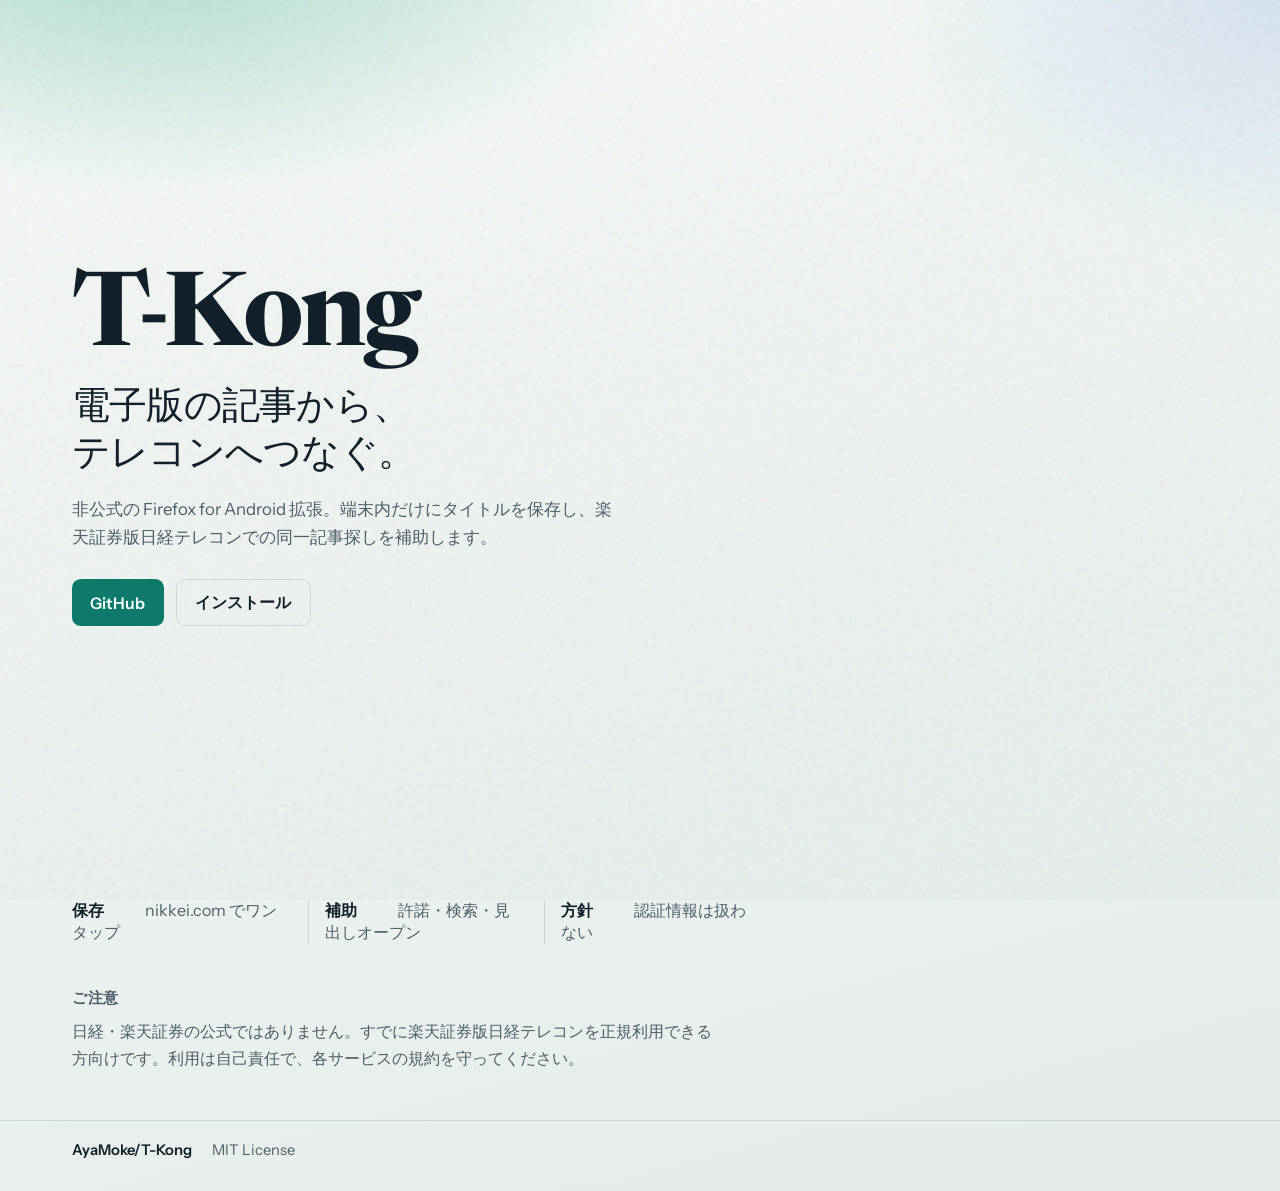
==== docs/index.html @ b0fcb5b7 "Add a simple GitHub Pages landing site for T-Kong. Co-authored-by: Cursor <cursoragent@cursor.com>" ====
<!DOCTYPE html>
<html lang="ja">
  <head>
    <meta charset="utf-8" />
    <meta name="viewport" content="width=device-width, initial-scale=1" />
    <title>T-Kong</title>
    <meta
      name="description"
      content="日経電子版から楽天証券版日経テレコンへ、同一記事探しを補助する非公式Firefox拡張。"
    />
    <link rel="preconnect" href="https://fonts.googleapis.com" />
    <link rel="preconnect" href="https://fonts.gstatic.com" crossorigin />
    <link
      href="https://fonts.googleapis.com/css2?family=Instrument+Sans:wght@400;600;700&family=Newsreader:opsz,wght@6..72,500;6..72,700&display=swap"
      rel="stylesheet"
    />
    <link rel="stylesheet" href="styles.css" />
    <link rel="icon" href="icon-48.png" />
  </head>
  <body>
    <div class="grain" aria-hidden="true"></div>

    <header class="hero">
      <p class="brand">T-Kong</p>
      <h1 class="tagline">電子版の記事から、<br />テレコンへつなぐ。</h1>
      <p class="lead">
        非公式の Firefox for Android 拡張。端末内だけにタイトルを保存し、楽天証券版日経テレコンでの同一記事探しを補助します。
      </p>
      <div class="actions">
        <a class="btn primary" href="https://github.com/AyaMoke/T-Kong">GitHub</a>
        <a class="btn ghost" href="https://github.com/AyaMoke/T-Kong#インストール">インストール</a>
      </div>
    </header>

    <section class="strip" aria-label="要点">
      <p><strong>保存</strong> nikkei.com でワンタップ</p>
      <p><strong>補助</strong> 許諾・検索・見出しオープン</p>
      <p><strong>方針</strong> 認証情報は扱わない</p>
    </section>

    <section class="note">
      <h2>ご注意</h2>
      <p>
        日経・楽天証券の公式ではありません。すでに楽天証券版日経テレコンを正規利用できる方向けです。利用は自己責任で、各サービスの規約を守ってください。
      </p>
    </section>

    <footer>
      <a href="https://github.com/AyaMoke/T-Kong">AyaMoke/T-Kong</a>
      <span>MIT License</span>
    </footer>

    <script src="main.js"></script>
  </body>
</html>
---- docs/styles.css ----
:root {
  --ink: #12202b;
  --muted: #4d5d6a;
  --paper: #eef3f1;
  --panel: rgba(255, 255, 255, 0.55);
  --line: rgba(18, 32, 43, 0.12);
  --accent: #0f7a6c;
  --accent-ink: #073f38;
  --glow: #9fd7c8;
}

* {
  box-sizing: border-box;
}

html,
body {
  margin: 0;
  min-height: 100%;
}

body {
  color: var(--ink);
  font-family: "Instrument Sans", sans-serif;
  background:
    radial-gradient(900px 520px at 12% -10%, var(--glow), transparent 60%),
    radial-gradient(700px 480px at 100% 0%, #d7e4f2, transparent 55%),
    linear-gradient(165deg, #f7faf8 0%, var(--paper) 45%, #e4ebe8 100%);
  overflow-x: hidden;
}

.grain {
  pointer-events: none;
  position: fixed;
  inset: 0;
  opacity: 0.18;
  background-image: url("data:image/svg+xml,%3Csvg viewBox='0 0 200 200' xmlns='http://www.w3.org/2000/svg'%3E%3Cfilter id='n'%3E%3CfeTurbulence type='fractalNoise' baseFrequency='0.9' numOctaves='3' stitchTiles='stitch'/%3E%3C/filter%3E%3Crect width='100%25' height='100%25' filter='url(%23n)' opacity='0.55'/%3E%3C/svg%3E");
  mix-blend-mode: multiply;
  z-index: 0;
}

.hero,
.strip,
.note,
footer {
  position: relative;
  z-index: 1;
}

.hero {
  min-height: 100svh;
  display: flex;
  flex-direction: column;
  justify-content: center;
  padding: clamp(2rem, 6vw, 4.5rem);
  max-width: 52rem;
}

.brand {
  margin: 0 0 1.1rem;
  font-family: "Newsreader", serif;
  font-size: clamp(3.4rem, 12vw, 6.4rem);
  font-weight: 700;
  letter-spacing: -0.04em;
  line-height: 0.92;
  opacity: 0;
  transform: translateY(18px);
  animation: rise 0.9s cubic-bezier(0.2, 0.8, 0.2, 1) 0.05s forwards;
}

.tagline {
  margin: 0 0 1rem;
  font-family: "Newsreader", serif;
  font-size: clamp(1.55rem, 4.4vw, 2.35rem);
  font-weight: 500;
  line-height: 1.25;
  letter-spacing: -0.02em;
  opacity: 0;
  transform: translateY(18px);
  animation: rise 0.9s cubic-bezier(0.2, 0.8, 0.2, 1) 0.18s forwards;
}

.lead {
  margin: 0;
  max-width: 34rem;
  color: var(--muted);
  font-size: 1.05rem;
  line-height: 1.65;
  opacity: 0;
  transform: translateY(18px);
  animation: rise 0.9s cubic-bezier(0.2, 0.8, 0.2, 1) 0.32s forwards;
}

.actions {
  display: flex;
  flex-wrap: wrap;
  gap: 0.75rem;
  margin-top: 1.75rem;
  opacity: 0;
  transform: translateY(18px);
  animation: rise 0.9s cubic-bezier(0.2, 0.8, 0.2, 1) 0.46s forwards;
}

.btn {
  display: inline-flex;
  align-items: center;
  justify-content: center;
  min-height: 2.85rem;
  padding: 0.7rem 1.15rem;
  border-radius: 0.55rem;
  text-decoration: none;
  font-weight: 600;
  transition: transform 0.18s ease, background 0.18s ease, color 0.18s ease;
}

.btn:hover {
  transform: translateY(-1px);
}

.btn:active {
  transform: translateY(1px);
}

.btn.primary {
  background: var(--accent);
  color: #f4fffc;
}

.btn.primary:hover {
  background: var(--accent-ink);
}

.btn.ghost {
  background: transparent;
  color: var(--ink);
  border: 1px solid var(--line);
}

.btn.ghost:hover {
  background: var(--panel);
}

.strip {
  display: grid;
  gap: 1rem;
  padding: 0 clamp(2rem, 6vw, 4.5rem) 2.5rem;
  max-width: 52rem;
}

.strip p {
  margin: 0;
  padding: 0.95rem 0;
  border-top: 1px solid var(--line);
  color: var(--muted);
  font-size: 1rem;
  opacity: 0;
  transform: translateX(-10px);
}

.strip p.is-in {
  animation: slide 0.7s cubic-bezier(0.2, 0.8, 0.2, 1) forwards;
}

.strip strong {
  display: inline-block;
  min-width: 3.5rem;
  margin-right: 0.85rem;
  color: var(--ink);
}

.note {
  margin: 0 clamp(2rem, 6vw, 4.5rem) 3rem;
  max-width: 40rem;
  padding-top: 0.25rem;
}

.note h2 {
  margin: 0 0 0.55rem;
  font-size: 0.95rem;
  letter-spacing: 0.04em;
  text-transform: uppercase;
  color: var(--muted);
  font-weight: 600;
}

.note p {
  margin: 0;
  color: var(--muted);
  line-height: 1.7;
}

footer {
  display: flex;
  flex-wrap: wrap;
  gap: 0.75rem 1.25rem;
  padding: 1.25rem clamp(2rem, 6vw, 4.5rem) 2rem;
  border-top: 1px solid var(--line);
  color: var(--muted);
  font-size: 0.92rem;
}

footer a {
  color: var(--ink);
  text-decoration: none;
  font-weight: 600;
}

footer a:hover {
  text-decoration: underline;
}

@keyframes rise {
  to {
    opacity: 1;
    transform: translateY(0);
  }
}

@keyframes slide {
  to {
    opacity: 1;
    transform: translateX(0);
  }
}

@media (min-width: 720px) {
  .strip {
    grid-template-columns: repeat(3, 1fr);
    gap: 1.25rem;
  }

  .strip p {
    border-top: 0;
    border-left: 1px solid var(--line);
    padding: 0 0 0 1rem;
  }

  .strip p:first-child {
    border-left: 0;
    padding-left: 0;
  }
}
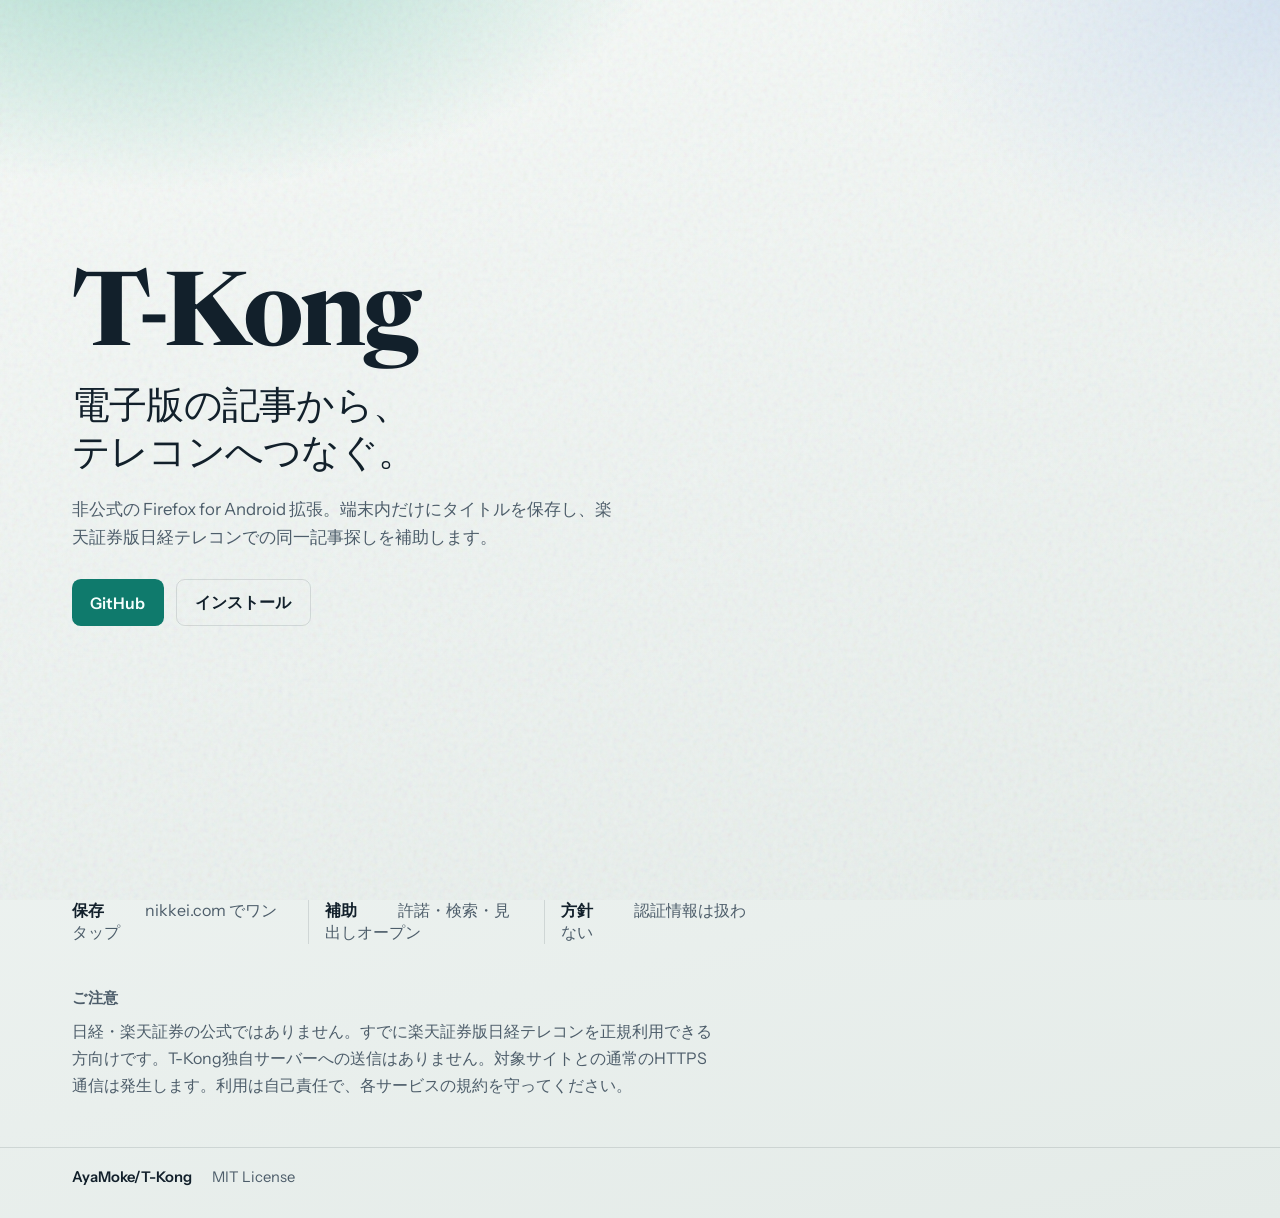
==== commit 7d485204: "Release 0.3.2: safer defaults and more resilient pending article flow. Turn auto-consent off by defa" ====
--- a/docs/index.html
+++ b/docs/index.html
@@ -41,7 +41,7 @@
     <section class="note">
       <h2>ご注意</h2>
       <p>
-        日経・楽天証券の公式ではありません。すでに楽天証券版日経テレコンを正規利用できる方向けです。利用は自己責任で、各サービスの規約を守ってください。
+        日経・楽天証券の公式ではありません。すでに楽天証券版日経テレコンを正規利用できる方向けです。T-Kong独自サーバーへの送信はありません。対象サイトとの通常のHTTPS通信は発生します。利用は自己責任で、各サービスの規約を守ってください。
       </p>
     </section>
 
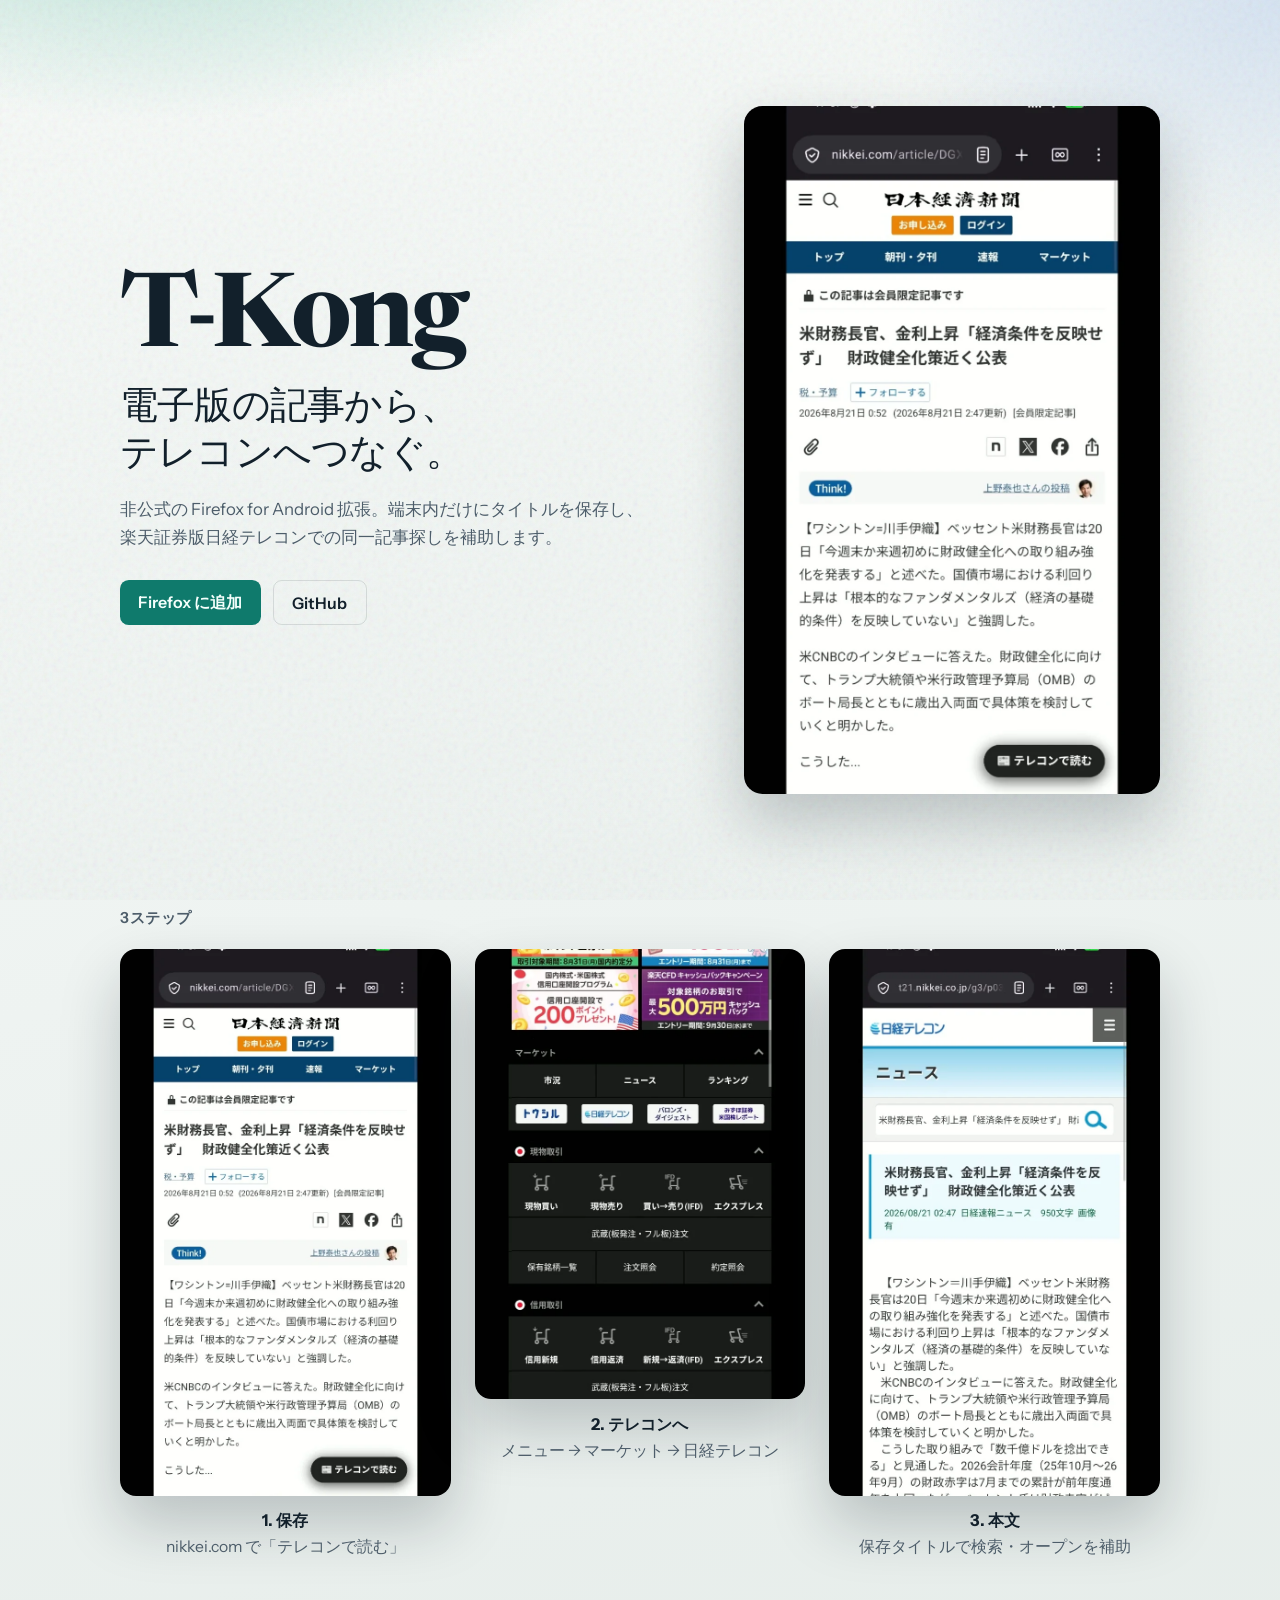
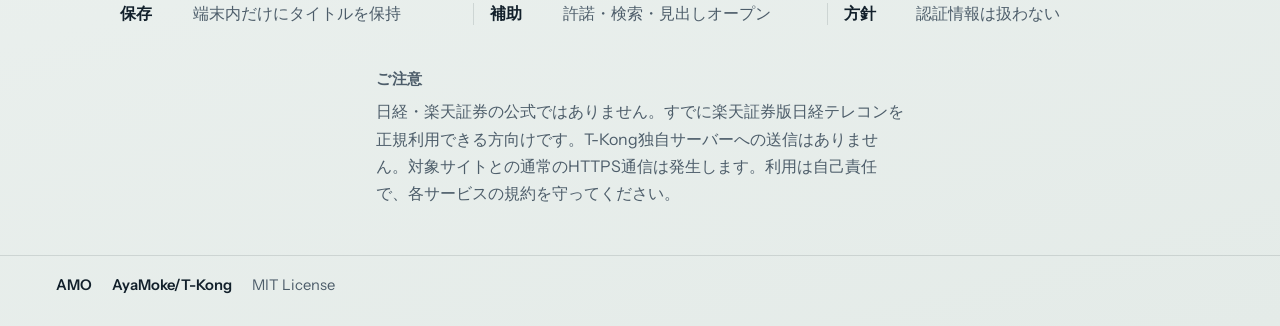
==== commit 1e171192: "Refresh GitHub Pages with AMO install link and demo stills. Point the landing CTA at the public AMO " ====
--- a/docs/index.html
+++ b/docs/index.html
@@ -21,19 +21,90 @@
     <div class="grain" aria-hidden="true"></div>
 
     <header class="hero">
-      <p class="brand">T-Kong</p>
-      <h1 class="tagline">電子版の記事から、<br />テレコンへつなぐ。</h1>
-      <p class="lead">
-        非公式の Firefox for Android 拡張。端末内だけにタイトルを保存し、楽天証券版日経テレコンでの同一記事探しを補助します。
-      </p>
-      <div class="actions">
-        <a class="btn primary" href="https://github.com/AyaMoke/T-Kong">GitHub</a>
-        <a class="btn ghost" href="https://github.com/AyaMoke/T-Kong#インストール">インストール</a>
+      <div class="hero-copy">
+        <p class="brand">T-Kong</p>
+        <h1 class="tagline">電子版の記事から、<br />テレコンへつなぐ。</h1>
+        <p class="lead">
+          非公式の Firefox for Android 拡張。端末内だけにタイトルを保存し、楽天証券版日経テレコンでの同一記事探しを補助します。
+        </p>
+        <div class="actions">
+          <a
+            class="btn primary"
+            href="https://addons.mozilla.org/ja/firefox/addon/t-kong/"
+            >Firefox に追加</a
+          >
+          <a class="btn ghost" href="https://github.com/AyaMoke/T-Kong">GitHub</a>
+        </div>
+      </div>
+      <div class="hero-visual" aria-hidden="true">
+        <img
+          class="hero-shot"
+          src="media/hero.webp"
+          width="900"
+          height="1488"
+          alt=""
+          decoding="async"
+          fetchpriority="high"
+        />
       </div>
     </header>
 
+    <section class="flow" aria-label="使い方の流れ">
+      <h2 class="flow-title">3ステップ</h2>
+      <ol class="flow-list">
+        <li class="flow-item">
+          <figure>
+            <img
+              src="media/step-1.webp"
+              width="720"
+              height="1190"
+              alt="日経電子版の記事に「テレコンで読む」ボタンが表示された画面"
+              loading="lazy"
+              decoding="async"
+            />
+            <figcaption>
+              <strong>1. 保存</strong>
+              nikkei.com で「テレコンで読む」
+            </figcaption>
+          </figure>
+        </li>
+        <li class="flow-item">
+          <figure>
+            <img
+              src="media/step-2.webp"
+              width="720"
+              height="980"
+              alt="iSPEEDのメニュー内マーケットにある日経テレコンボタン"
+              loading="lazy"
+              decoding="async"
+            />
+            <figcaption>
+              <strong>2. テレコンへ</strong>
+              メニュー → マーケット → 日経テレコン
+            </figcaption>
+          </figure>
+        </li>
+        <li class="flow-item">
+          <figure>
+            <img
+              src="media/step-3.webp"
+              width="720"
+              height="1190"
+              alt="日経テレコンで同一記事の本文が表示された画面"
+              loading="lazy"
+              decoding="async"
+            />
+            <figcaption>
+              <strong>3. 本文</strong>
+              保存タイトルで検索・オープンを補助
+            </figcaption>
+          </figure>
+        </li>
+      </ol>
+    </section>
+
     <section class="strip" aria-label="要点">
-      <p><strong>保存</strong> nikkei.com でワンタップ</p>
+      <p><strong>保存</strong> 端末内だけにタイトルを保持</p>
       <p><strong>補助</strong> 許諾・検索・見出しオープン</p>
       <p><strong>方針</strong> 認証情報は扱わない</p>
     </section>
@@ -46,6 +117,7 @@
     </section>
 
     <footer>
+      <a href="https://addons.mozilla.org/ja/firefox/addon/t-kong/">AMO</a>
       <a href="https://github.com/AyaMoke/T-Kong">AyaMoke/T-Kong</a>
       <span>MIT License</span>
     </footer>
--- a/docs/styles.css
+++ b/docs/styles.css
@@ -7,6 +7,7 @@
   --accent: #0f7a6c;
   --accent-ink: #073f38;
   --glow: #9fd7c8;
+  --phone-shadow: 0 28px 60px rgba(18, 32, 43, 0.22);
 }
 
 * {
@@ -40,6 +41,7 @@
 }
 
 .hero,
+.flow,
 .strip,
 .note,
 footer {
@@ -49,11 +51,16 @@
 
 .hero {
   min-height: 100svh;
-  display: flex;
-  flex-direction: column;
-  justify-content: center;
-  padding: clamp(2rem, 6vw, 4.5rem);
-  max-width: 52rem;
+  display: grid;
+  align-items: center;
+  gap: 1.5rem;
+  padding: clamp(1.5rem, 5vw, 3.5rem);
+  max-width: 72rem;
+  margin: 0 auto;
+}
+
+.hero-copy {
+  max-width: 34rem;
 }
 
 .brand {
@@ -140,11 +147,92 @@
   background: var(--panel);
 }
 
+.hero-visual {
+  justify-self: center;
+  width: min(100%, 22rem);
+  opacity: 0;
+  transform: translateY(28px) scale(0.98);
+  animation: rise-soft 1.05s cubic-bezier(0.2, 0.8, 0.2, 1) 0.28s forwards;
+}
+
+.hero-shot {
+  display: block;
+  width: 100%;
+  height: auto;
+  border-radius: 1.15rem;
+  box-shadow: var(--phone-shadow);
+  object-fit: cover;
+  object-position: top center;
+}
+
+.flow {
+  padding: 0.5rem clamp(1.5rem, 5vw, 3.5rem) 2.75rem;
+  max-width: 72rem;
+  margin: 0 auto;
+}
+
+.flow-title {
+  margin: 0 0 1.25rem;
+  font-size: 0.95rem;
+  letter-spacing: 0.04em;
+  text-transform: uppercase;
+  color: var(--muted);
+  font-weight: 600;
+}
+
+.flow-list {
+  list-style: none;
+  margin: 0;
+  padding: 0;
+  display: grid;
+  gap: 1.75rem;
+}
+
+.flow-item {
+  margin: 0;
+  opacity: 0;
+  transform: translateY(16px);
+}
+
+.flow-item.is-in {
+  animation: rise 0.75s cubic-bezier(0.2, 0.8, 0.2, 1) forwards;
+}
+
+.flow-item figure {
+  margin: 0;
+}
+
+.flow-item img {
+  display: block;
+  width: 100%;
+  max-width: 18rem;
+  margin: 0 auto;
+  height: auto;
+  border-radius: 1rem;
+  box-shadow: var(--phone-shadow);
+}
+
+.flow-item figcaption {
+  margin-top: 0.85rem;
+  text-align: center;
+  color: var(--muted);
+  font-size: 0.98rem;
+  line-height: 1.45;
+}
+
+.flow-item figcaption strong {
+  display: block;
+  margin-bottom: 0.2rem;
+  color: var(--ink);
+  font-size: 1.02rem;
+}
+
 .strip {
   display: grid;
   gap: 1rem;
-  padding: 0 clamp(2rem, 6vw, 4.5rem) 2.5rem;
+  padding: 0 clamp(1.5rem, 5vw, 3.5rem) 2.5rem;
   max-width: 52rem;
+  margin: 0 auto;
 }
 
 .strip p {
@@ -169,9 +257,9 @@
 }
 
 .note {
-  margin: 0 clamp(2rem, 6vw, 4.5rem) 3rem;
+  margin: 0 auto 3rem;
+  padding: 0.25rem clamp(1.5rem, 5vw, 3.5rem) 0;
   max-width: 40rem;
-  padding-top: 0.25rem;
 }
 
 .note h2 {
@@ -193,7 +281,7 @@
   display: flex;
   flex-wrap: wrap;
   gap: 0.75rem 1.25rem;
-  padding: 1.25rem clamp(2rem, 6vw, 4.5rem) 2rem;
+  padding: 1.25rem clamp(1.5rem, 5vw, 3.5rem) 2rem;
   border-top: 1px solid var(--line);
   color: var(--muted);
   font-size: 0.92rem;
@@ -216,6 +304,13 @@
   }
 }
 
+@keyframes rise-soft {
+  to {
+    opacity: 1;
+    transform: translateY(0) scale(1);
+  }
+}
+
 @keyframes slide {
   to {
     opacity: 1;
@@ -223,10 +318,39 @@
   }
 }
 
-@media (min-width: 720px) {
+@media (min-width: 860px) {
+  .hero {
+    grid-template-columns: minmax(0, 1.05fr) minmax(0, 0.95fr);
+    gap: 2.5rem;
+    padding-block: clamp(2rem, 6vw, 4rem);
+  }
+
+  .hero-visual {
+    width: min(100%, 26rem);
+    justify-self: end;
+  }
+
+  .hero-shot {
+    max-height: calc(100svh - 4rem);
+    width: auto;
+    max-width: 100%;
+    margin-left: auto;
+  }
+
+  .flow-list {
+    grid-template-columns: repeat(3, 1fr);
+    gap: 1.5rem;
+    align-items: start;
+  }
+
+  .flow-item img {
+    max-width: none;
+  }
+
   .strip {
     grid-template-columns: repeat(3, 1fr);
     gap: 1.25rem;
+    max-width: 72rem;
   }
 
   .strip p {
@@ -240,3 +364,14 @@
     padding-left: 0;
   }
 }
+
+@media (max-width: 859px) {
+  .hero {
+    min-height: auto;
+    padding-top: 2.25rem;
+  }
+
+  .hero-visual {
+    width: min(100%, 18.5rem);
+  }
+}
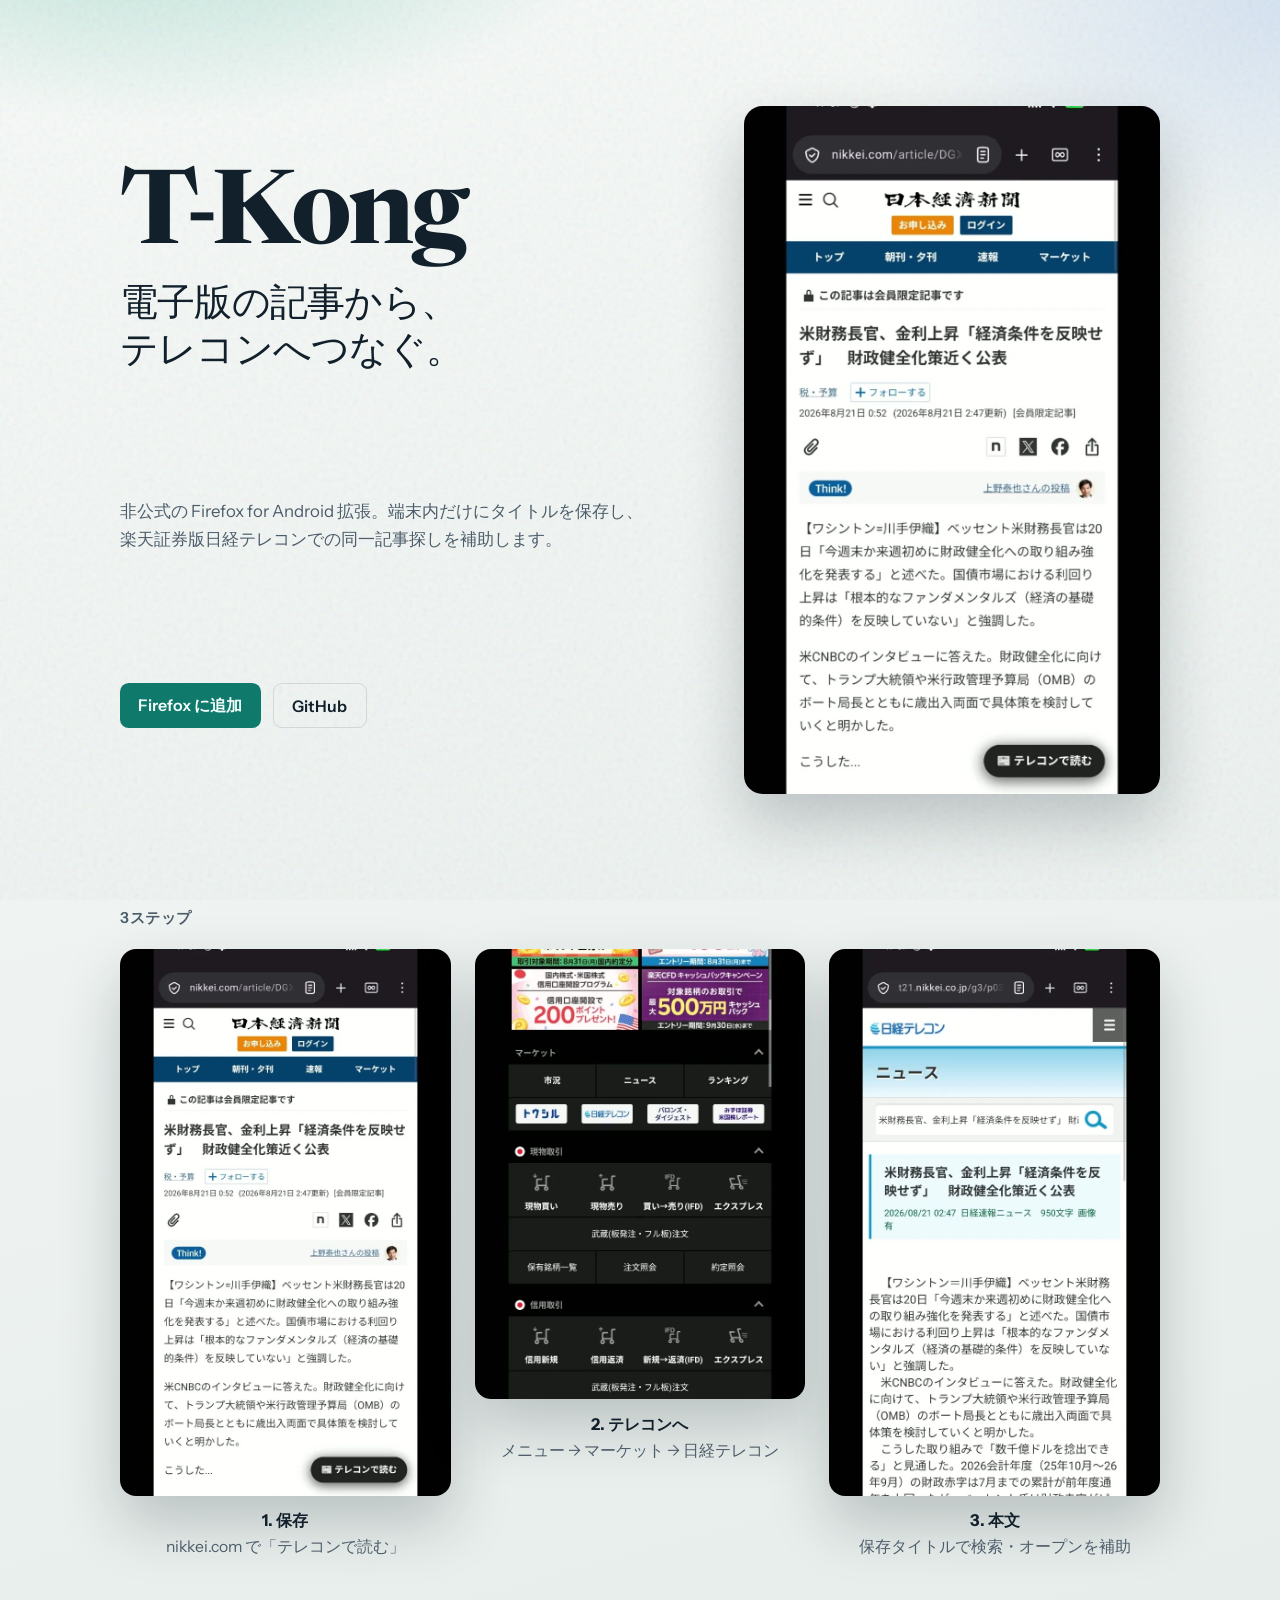
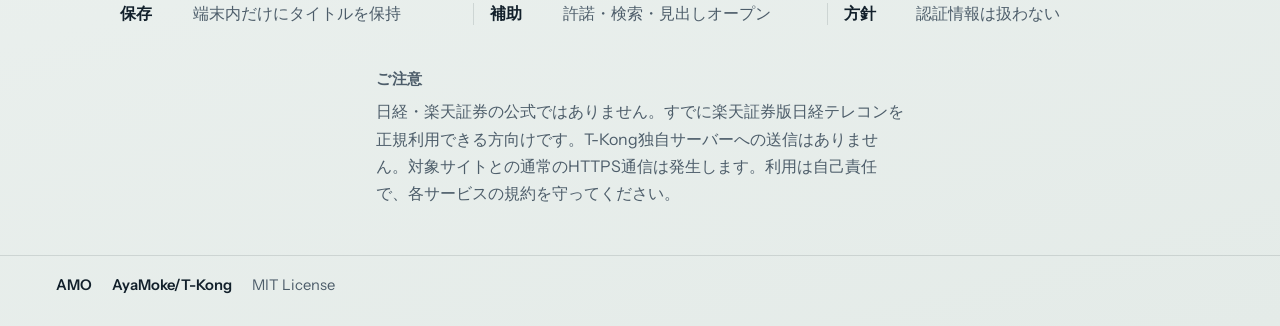
==== commit d2cf163b: "Improve GitHub Pages mobile layout for the landing page. Shorten the hero on small screens and make " ====
--- a/docs/index.html
+++ b/docs/index.html
@@ -21,31 +21,36 @@
     <div class="grain" aria-hidden="true"></div>
 
     <header class="hero">
-      <div class="hero-copy">
-        <p class="brand">T-Kong</p>
-        <h1 class="tagline">電子版の記事から、<br />テレコンへつなぐ。</h1>
-        <p class="lead">
-          非公式の Firefox for Android 拡張。端末内だけにタイトルを保存し、楽天証券版日経テレコンでの同一記事探しを補助します。
-        </p>
-        <div class="actions">
-          <a
-            class="btn primary"
-            href="https://addons.mozilla.org/ja/firefox/addon/t-kong/"
-            >Firefox に追加</a
-          >
-          <a class="btn ghost" href="https://github.com/AyaMoke/T-Kong">GitHub</a>
-        </div>
+      <p class="brand">T-Kong</p>
+      <h1 class="tagline">電子版の記事から、<br />テレコンへつなぐ。</h1>
+      <div class="hero-visual">
+        <picture>
+          <source
+            media="(max-width: 859px)"
+            srcset="media/hero-mobile.webp"
+            type="image/webp"
+          />
+          <img
+            class="hero-shot"
+            src="media/hero.webp"
+            width="900"
+            height="1488"
+            alt="日経記事画面に「テレコンで読む」ボタンが表示されている様子"
+            decoding="async"
+            fetchpriority="high"
+          />
+        </picture>
       </div>
-      <div class="hero-visual" aria-hidden="true">
-        <img
-          class="hero-shot"
-          src="media/hero.webp"
-          width="900"
-          height="1488"
-          alt=""
-          decoding="async"
-          fetchpriority="high"
-        />
+      <p class="lead">
+        非公式の Firefox for Android 拡張。端末内だけにタイトルを保存し、楽天証券版日経テレコンでの同一記事探しを補助します。
+      </p>
+      <div class="actions">
+        <a
+          class="btn primary"
+          href="https://addons.mozilla.org/ja/firefox/addon/t-kong/"
+          >Firefox に追加</a
+        >
+        <a class="btn ghost" href="https://github.com/AyaMoke/T-Kong">GitHub</a>
       </div>
     </header>
 
--- a/docs/styles.css
+++ b/docs/styles.css
@@ -53,10 +53,11 @@
   min-height: 100svh;
   display: grid;
   align-items: center;
-  gap: 1.5rem;
+  gap: 0.85rem 1.5rem;
   padding: clamp(1.5rem, 5vw, 3.5rem);
   max-width: 72rem;
   margin: 0 auto;
+  grid-template-columns: 1fr;
 }
 
 .hero-copy {
@@ -64,7 +65,7 @@
 }
 
 .brand {
-  margin: 0 0 1.1rem;
+  margin: 0;
   font-family: "Newsreader", serif;
   font-size: clamp(3.4rem, 12vw, 6.4rem);
   font-weight: 700;
@@ -76,7 +77,7 @@
 }
 
 .tagline {
-  margin: 0 0 1rem;
+  margin: 0 0 0.35rem;
   font-family: "Newsreader", serif;
   font-size: clamp(1.55rem, 4.4vw, 2.35rem);
   font-weight: 500;
@@ -102,7 +103,7 @@
   display: flex;
   flex-wrap: wrap;
   gap: 0.75rem;
-  margin-top: 1.75rem;
+  margin-top: 0.35rem;
   opacity: 0;
   transform: translateY(18px);
   animation: rise 0.9s cubic-bezier(0.2, 0.8, 0.2, 1) 0.46s forwards;
@@ -155,6 +156,10 @@
   animation: rise-soft 1.05s cubic-bezier(0.2, 0.8, 0.2, 1) 0.28s forwards;
 }
 
+.hero-visual picture {
+  display: block;
+}
+
 .hero-shot {
   display: block;
   width: 100%;
@@ -321,13 +326,45 @@
 @media (min-width: 860px) {
   .hero {
     grid-template-columns: minmax(0, 1.05fr) minmax(0, 0.95fr);
-    gap: 2.5rem;
+    grid-template-areas:
+      "brand visual"
+      "tagline visual"
+      "lead visual"
+      "actions visual";
+    column-gap: 2.5rem;
+    row-gap: 0.85rem;
+    align-items: center;
     padding-block: clamp(2rem, 6vw, 4rem);
   }
 
+  .brand {
+    grid-area: brand;
+    align-self: end;
+    margin-bottom: 0.25rem;
+  }
+
+  .tagline {
+    grid-area: tagline;
+    align-self: start;
+    margin: 0;
+  }
+
+  .lead {
+    grid-area: lead;
+    align-self: start;
+  }
+
+  .actions {
+    grid-area: actions;
+    align-self: start;
+    margin-top: 0.5rem;
+  }
+
   .hero-visual {
+    grid-area: visual;
     width: min(100%, 26rem);
     justify-self: end;
+    align-self: center;
   }
 
   .hero-shot {
@@ -368,10 +405,83 @@
 @media (max-width: 859px) {
   .hero {
     min-height: auto;
-    padding-top: 2.25rem;
+    padding-top: max(1.25rem, env(safe-area-inset-top));
+    padding-bottom: 1.25rem;
+    gap: 1.25rem;
+  }
+
+  .brand {
+    font-size: clamp(2.6rem, 14vw, 3.6rem);
+    margin-bottom: 0.75rem;
+  }
+
+  .tagline {
+    font-size: clamp(1.25rem, 5.5vw, 1.65rem);
+  }
+
+  .lead {
+    font-size: 0.98rem;
+    line-height: 1.55;
+  }
+
+  .actions {
+    margin-top: 0.15rem;
+  }
+
+  .btn {
+    flex: 1 1 auto;
+    min-width: calc(50% - 0.4rem);
   }
 
   .hero-visual {
-    width: min(100%, 18.5rem);
-  }
-}
+    width: min(100%, 15.5rem);
+    justify-self: center;
+    margin: 0.15rem 0 0.35rem;
+  }
+
+  /* 3ステップは横スワイプで短く見せる */
+  .flow {
+    padding-inline: 0;
+  }
+
+  .flow-title {
+    padding-inline: clamp(1.5rem, 5vw, 3.5rem);
+  }
+
+  .flow-list {
+    display: flex;
+    gap: 1rem;
+    overflow-x: auto;
+    scroll-snap-type: x mandatory;
+    -webkit-overflow-scrolling: touch;
+    padding: 0.15rem clamp(1.5rem, 5vw, 3.5rem) 0.75rem;
+    scrollbar-width: none;
+  }
+
+  .flow-list::-webkit-scrollbar {
+    display: none;
+  }
+
+  .flow-item {
+    flex: 0 0 min(72vw, 15.5rem);
+    scroll-snap-align: start;
+  }
+
+  .flow-item img {
+    max-width: none;
+    width: 100%;
+  }
+
+  .flow-item figcaption {
+    font-size: 0.92rem;
+  }
+
+  .strip {
+    gap: 0;
+  }
+
+  .strip p {
+    padding: 0.8rem 0;
+    font-size: 0.95rem;
+  }
+}
